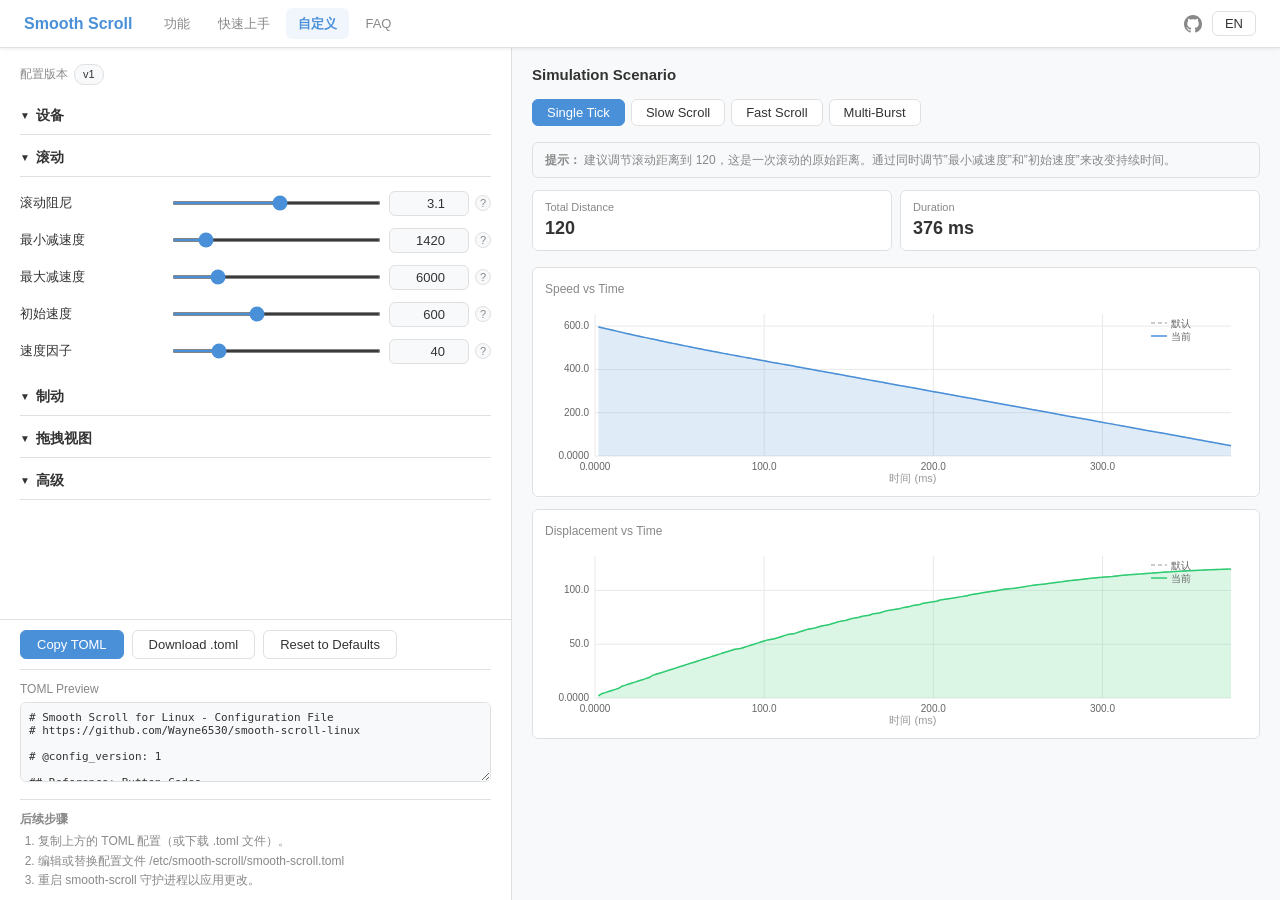
==== web/index.html @ 1cc17bfe "feat: add web configurator and deploy to GitHub Pages" ====
<!DOCTYPE html>
<html lang="zh">
<head>
  <meta charset="UTF-8">
  <meta name="viewport" content="width=device-width, initial-scale=1.0">
  <title>Smooth Scroll - Customization</title>
  <link rel="stylesheet" href="css/style.css">
  <link rel="stylesheet" href="css/nav.css">
</head>
<body>
  <div id="nav"></div>

  <div class="main">
    <div class="editor-panel" id="editor">
      <div class="editor-params" id="editor-params">
        <p>Loading...</p>
      </div>
      <div class="editor-footer">
        <div class="editor-actions">
          <button class="btn btn-primary" id="btn-copy">Copy TOML</button>
          <button class="btn" id="btn-download">Download .toml</button>
          <button class="btn" id="btn-reset">Reset to Defaults</button>
        </div>
        <div class="toml-section">
          <label>TOML Preview</label>
          <textarea id="toml-preview" readonly></textarea>
        </div>
        <div class="next-steps" id="next-steps">
          <div class="next-steps-title" id="next-steps-title"></div>
          <ol class="next-steps-list" id="next-steps-list"></ol>
        </div>
      </div>
    </div>

    <div class="viz-panel" id="viz-panel">
      <h2 data-i18n="scenario.title">Simulation Scenario</h2>
      <div class="scenario-bar">
        <button class="scenario-btn active" data-scenario="single">Single Tick</button>
        <button class="scenario-btn" data-scenario="slow">Slow Scroll</button>
        <button class="scenario-btn" data-scenario="fast">Fast Scroll</button>
        <button class="scenario-btn" data-scenario="multi-burst">Multi-Burst</button>
      </div>
      <div class="scenario-tips" id="scenario-tips"></div>

      <div class="summary" id="summary">
        <div class="summary-item">
          <span class="summary-label" data-i18n="summary.distance">Total Distance</span>
          <span class="summary-value" id="summary-distance">--</span>
          <div class="summary-hint" id="summary-distance-hint"></div>
        </div>
        <div class="summary-item">
          <span class="summary-label" data-i18n="summary.duration">Duration</span>
          <span class="summary-value" id="summary-duration">--</span>
        </div>
      </div>
      <div class="summary-hint" id="summary-truncated"></div>

      <div class="chart-container">
        <div class="chart-label" data-i18n="chart.speed">Speed vs Time</div>
        <canvas id="chart-speed"></canvas>
      </div>
      <div class="chart-container">
        <div class="chart-label" data-i18n="chart.displacement">Displacement vs Time</div>
        <canvas id="chart-displacement"></canvas>
      </div>
    </div>
  </div>

  <script src="js/param-schema.js"></script>
  <script src="js/scenarios.js"></script>
  <script src="js/i18n.js"></script>
  <script src="js/nav.js"></script>
  <script src="js/config-editor.js"></script>
  <script src="js/config-writer.js"></script>
  <script src="js/physics-engine.js"></script>
  <script src="js/chart-renderer.js"></script>
  <script src="js/visualization.js"></script>
  <script src="js/app.js"></script>
</body>
</html>
---- web/css/style.css ----
* {
  margin: 0;
  padding: 0;
  box-sizing: border-box;
}

:root {
  --bg: #f8f9fa;
  --surface: #ffffff;
  --border: #e0e0e0;
  --text: #333;
  --text-muted: #888;
  --primary: #4a90d9;
  --primary-hover: #3a7bc8;
  --accent: #2d8cf0;
  --danger: #e74c3c;
  --radius: 6px;
  --shadow: 0 1px 3px rgba(0,0,0,0.08);
}

body {
  font-family: -apple-system, BlinkMacSystemFont, 'Segoe UI', Roboto, 'Noto Sans SC', sans-serif;
  background: var(--bg);
  color: var(--text);
  line-height: 1.5;
  display: flex;
  flex-direction: column;
  height: 100vh;
}

/* Main layout */
.main {
  display: flex;
  flex: 1;
  overflow: hidden;
}

.editor-panel {
  width: 40%;
  min-width: 360px;
  display: flex;
  flex-direction: column;
  border-right: 1px solid var(--border);
  background: var(--surface);
}

.editor-params {
  flex: 1;
  overflow-y: auto;
  padding: 16px 20px;
}

/* Config version badge */
.config-version {
  font-size: 12px;
  color: var(--text-muted);
  margin-bottom: 12px;
  display: flex;
  align-items: center;
  gap: 6px;
}

.config-version .version-badge {
  display: inline-block;
  padding: 1px 8px;
  background: var(--bg);
  border: 1px solid var(--border);
  border-radius: 10px;
  font-size: 11px;
  font-weight: 500;
  color: var(--text);
}

.editor-footer {
  flex-shrink: 0;
  border-top: 1px solid var(--border);
  padding: 10px 20px;
}

.editor-actions {
  display: flex;
  gap: 8px;
  margin-bottom: 10px;
}

.viz-panel {
  flex: 1;
  overflow-y: auto;
  padding: 16px 20px;
}

/* Empty page content for non-config pages */
.page-content {
  flex: 1;
  padding: 32px 24px;
}

/* Parameter groups */
.param-group {
  margin-bottom: 4px;
}

.group-header {
  font-size: 14px;
  font-weight: 600;
  padding: 8px 0;
  cursor: pointer;
  user-select: none;
  border-bottom: 1px solid var(--border);
  display: flex;
  align-items: center;
  gap: 6px;
  color: var(--text);
}

.group-header::before {
  content: '\25BC';
  font-size: 10px;
  transition: transform 0.2s;
}

.group-header.collapsed::before {
  transform: rotate(-90deg);
}

.group-content {
  padding: 8px 0 4px;
}

.group-content.collapsed {
  display: none;
}

/* Parameter rows */
.param-row {
  display: flex;
  align-items: center;
  gap: 12px;
  padding: 6px 0;
  min-height: 36px;
}

.param-row:has(.key-chips) {
  align-items: flex-start;
  padding: 8px 0;
}

.param-row.disabled {
  opacity: 0.4;
  pointer-events: none;
}

.param-row.has-warning .param-label {
  color: #e67e22;
}

.param-label {
  font-size: 13px;
  min-width: 140px;
  flex-shrink: 0;
  color: var(--text);
}

.param-control {
  flex: 1;
  display: flex;
  align-items: center;
  gap: 6px;
  min-width: 0;
}

.param-unit {
  font-size: 12px;
  color: var(--text-muted);
  flex-shrink: 0;
}

.param-help {
  display: inline-flex;
  align-items: center;
  justify-content: center;
  width: 16px;
  height: 16px;
  font-size: 11px;
  border-radius: 50%;
  background: var(--bg);
  border: 1px solid var(--border);
  color: var(--text-muted);
  cursor: help;
  flex-shrink: 0;
}

.param-tooltip {
  display: none;
  position: fixed;
  padding: 6px 10px;
  background: #333;
  color: #fff;
  font-size: 12px;
  font-weight: 400;
  border-radius: 4px;
  white-space: normal;
  width: 240px;
  z-index: 200;
  pointer-events: none;
  line-height: 1.4;
}

.param-tooltip.visible {
  display: block;
}

/* Validation warnings */
.validation-warning {
  font-size: 12px;
  color: #e67e22;
  padding: 2px 0 2px 152px;
}

/* Slider + number input */
.slider-wrap {
  display: flex;
  align-items: center;
  gap: 8px;
  flex: 1;
  min-width: 0;
}

.param-slider {
  flex: 1;
  min-width: 80px;
  accent-color: var(--primary);
  height: 4px;
}

.param-input {
  font-size: 13px;
  padding: 4px 8px;
  border: 1px solid var(--border);
  border-radius: var(--radius);
  background: var(--bg);
  color: var(--text);
  outline: none;
  transition: border-color 0.2s;
}

.param-input:focus {
  border-color: var(--primary);
}

.param-input.number {
  width: 80px;
  text-align: right;
  flex-shrink: 0;
}

.param-input.text {
  flex: 1;
  min-width: 0;
}

.param-input.select {
  flex: 1;
  min-width: 0;
}

/* Key chip selector */
.key-chips {
  display: flex;
  flex-wrap: wrap;
  gap: 5px;
  align-items: center;
  flex: 1;
  min-width: 0;
}

.key-chip {
  display: inline-flex;
  align-items: center;
  gap: 3px;
  padding: 2px 10px;
  border: 1px solid var(--border);
  border-radius: 12px;
  font-size: 12px;
  line-height: 1.4;
  cursor: pointer;
  user-select: none;
  transition: all 0.15s;
  background: var(--surface);
  color: var(--text);
  white-space: nowrap;
}

.key-chip:hover {
  border-color: var(--primary);
}

.key-chip.selected {
  background: var(--primary);
  color: white;
  border-color: var(--primary);
}

.key-chip.custom {
  cursor: default;
  padding-right: 5px;
}

.key-chip.selected.custom {
  padding-right: 5px;
}

.key-chip-remove {
  display: inline-flex;
  align-items: center;
  justify-content: center;
  width: 14px;
  height: 14px;
  border: none;
  background: rgba(0, 0, 0, 0.15);
  color: inherit;
  font-size: 11px;
  line-height: 1;
  border-radius: 50%;
  cursor: pointer;
  padding: 0;
  margin-left: 1px;
}

.key-chip-remove:hover {
  background: rgba(0, 0, 0, 0.3);
}

.key-chip.custom.selected .key-chip-remove {
  background: rgba(255, 255, 255, 0.3);
}

.key-chip.custom.selected .key-chip-remove:hover {
  background: rgba(255, 255, 255, 0.5);
}

.key-add-btn {
  display: inline-flex;
  align-items: center;
  padding: 2px 8px;
  border: 1px dashed var(--border);
  border-radius: 12px;
  font-size: 12px;
  color: var(--text-muted);
  cursor: pointer;
  background: none;
  transition: all 0.15s;
  white-space: nowrap;
}

.key-add-btn:hover {
  border-color: var(--primary);
  color: var(--primary);
}

.key-add-input {
  display: inline-flex;
  align-items: center;
  gap: 3px;
}

.key-add-input input {
  width: 52px;
  padding: 2px 6px;
  border: 1px solid var(--primary);
  border-radius: 12px;
  font-size: 12px;
  text-align: center;
  outline: none;
  background: var(--surface);
  color: var(--text);
  -moz-appearance: textfield;
}

.key-add-input input::-webkit-inner-spin-button,
.key-add-input input::-webkit-outer-spin-button {
  -webkit-appearance: none;
  margin: 0;
}

.key-add-input input.error {
  border-color: var(--danger);
  animation: shake 0.3s;
}

.key-add-ok {
  display: inline-flex;
  align-items: center;
  justify-content: center;
  width: 20px;
  height: 20px;
  border: none;
  background: var(--primary);
  color: white;
  font-size: 12px;
  border-radius: 50%;
  cursor: pointer;
  padding: 0;
}

.key-add-ok:hover {
  background: var(--primary-hover);
}

@keyframes shake {
  0%, 100% { transform: translateX(0); }
  20%, 60% { transform: translateX(-3px); }
  40%, 80% { transform: translateX(3px); }
}

/* Toggle */
.toggle {
  position: relative;
  display: inline-block;
  width: 36px;
  height: 20px;
  cursor: pointer;
}

.toggle input {
  opacity: 0;
  width: 0;
  height: 0;
}

.toggle-slider {
  position: absolute;
  inset: 0;
  background: var(--border);
  border-radius: 10px;
  transition: background 0.2s;
}

.toggle-slider::before {
  content: '';
  position: absolute;
  width: 16px;
  height: 16px;
  left: 2px;
  top: 2px;
  background: white;
  border-radius: 50%;
  transition: transform 0.2s;
}

.toggle input:checked + .toggle-slider {
  background: var(--primary);
}

.toggle input:checked + .toggle-slider::before {
  transform: translateX(16px);
}

/* Buttons */
.btn {
  padding: 6px 16px;
  border: 1px solid var(--border);
  border-radius: var(--radius);
  background: var(--surface);
  color: var(--text);
  font-size: 13px;
  cursor: pointer;
  transition: all 0.15s;
}

.btn:hover {
  background: var(--bg);
  border-color: var(--text-muted);
}

.btn-primary {
  background: var(--primary);
  color: white;
  border-color: var(--primary);
}

.btn-primary:hover {
  background: var(--primary-hover);
}

/* TOML Preview */
.toml-section {
  border-top: 1px solid var(--border);
  padding-top: 10px;
}

.toml-section label {
  font-size: 12px;
  color: var(--text-muted);
  margin-bottom: 4px;
  display: block;
}

#toml-preview {
  width: 100%;
  height: 80px;
  font-family: 'SF Mono', 'Fira Code', 'Consolas', monospace;
  font-size: 11px;
  padding: 8px;
  border: 1px solid var(--border);
  border-radius: var(--radius);
  background: var(--bg);
  color: var(--text);
  resize: vertical;
  outline: none;
}

.next-steps {
  border-top: 1px solid var(--border);
  padding-top: 10px;
  margin-top: 10px;
}

.next-steps-title {
  font-size: 12px;
  font-weight: 600;
  color: var(--text-muted);
  margin-bottom: 4px;
}

.next-steps-list {
  font-size: 12px;
  color: var(--text-muted);
  padding-left: 18px;
  line-height: 1.6;
}

/* Visualization panel */
.viz-panel h2 {
  font-size: 15px;
  font-weight: 600;
  margin-bottom: 12px;
  color: var(--text);
}

.chart-container {
  background: var(--surface);
  border: 1px solid var(--border);
  border-radius: var(--radius);
  padding: 12px;
  margin-bottom: 12px;
}

.chart-container canvas {
  width: 100%;
  height: 180px;
  display: block;
}

.chart-label {
  font-size: 12px;
  color: var(--text-muted);
  margin-bottom: 6px;
  font-weight: 500;
}

/* Scenario buttons */
.scenario-bar {
  display: flex;
  gap: 6px;
  margin-bottom: 16px;
  flex-wrap: wrap;
}

.scenario-btn {
  padding: 5px 14px;
  border: 1px solid var(--border);
  border-radius: var(--radius);
  background: var(--surface);
  color: var(--text);
  font-size: 13px;
  cursor: pointer;
  transition: all 0.15s;
}

.scenario-btn:hover {
  background: var(--bg);
}

.scenario-btn.active {
  background: var(--primary);
  color: white;
  border-color: var(--primary);
}

.scenario-tips {
  font-size: 12px;
  color: var(--text-muted);
  margin-bottom: 12px;
  padding: 8px 12px;
  background: var(--bg);
  border: 1px solid var(--border);
  border-radius: var(--radius);
  line-height: 1.5;
}

/* Summary readout */
.summary {
  display: grid;
  grid-template-columns: repeat(auto-fit, minmax(140px, 1fr));
  gap: 8px;
  margin-bottom: 16px;
}

.summary-item {
  background: var(--surface);
  border: 1px solid var(--border);
  border-radius: var(--radius);
  padding: 8px 12px;
}

.summary-item .summary-label {
  font-size: 11px;
  color: var(--text-muted);
  display: block;
}

.summary-item .summary-value {
  font-size: 18px;
  font-weight: 600;
  color: var(--text);
}

.summary-hint {
  font-size: 11px;
  color: #e67e22;
  padding: 2px 0;
  display: none;
}

/* Responsive */
@media (max-width: 768px) {
  .main {
    flex-direction: column;
  }

  .editor-panel {
    width: 100%;
    min-width: unset;
    max-height: 50vh;
    border-right: none;
    border-bottom: 1px solid var(--border);
  }

  .param-label {
    min-width: 100px;
  }

  .validation-warning {
    padding-left: 112px;
  }
}
---- web/css/nav.css ----
/* Navigation bar */

.site-nav {
  background: var(--surface);
  border-bottom: 1px solid var(--border);
  padding: 0 24px;
  display: flex;
  align-items: center;
  justify-content: space-between;
  position: sticky;
  top: 0;
  z-index: 100;
  box-shadow: var(--shadow);
  height: 48px;
}

.nav-left {
  display: flex;
  align-items: center;
  gap: 4px;
}

.nav-title {
  font-size: 16px;
  font-weight: 700;
  color: var(--primary);
  margin-right: 16px;
  white-space: nowrap;
}

.nav-link {
  font-size: 13px;
  padding: 6px 12px;
  border-radius: var(--radius);
  color: var(--text-muted);
  text-decoration: none;
  transition: color 0.15s, background 0.15s;
  white-space: nowrap;
}

.nav-link:hover {
  color: var(--text);
  background: var(--bg);
}

.nav-link.active {
  color: var(--primary);
  font-weight: 600;
  background: rgba(74, 144, 217, 0.08);
}

.nav-right {
  display: flex;
  align-items: center;
  gap: 10px;
}

.nav-github {
  color: var(--text-muted);
  display: flex;
  align-items: center;
  transition: color 0.15s;
}

.nav-github:hover {
  color: var(--text);
}

#lang-toggle {
  background: none;
  border: 1px solid var(--border);
  border-radius: var(--radius);
  padding: 4px 12px;
  cursor: pointer;
  font-size: 13px;
  color: var(--text);
}

#lang-toggle:hover {
  background: var(--bg);
}

/* Responsive nav */
@media (max-width: 600px) {
  .site-nav {
    padding: 0 12px;
  }

  .nav-title {
    font-size: 14px;
    margin-right: 8px;
  }

  .nav-link {
    font-size: 12px;
    padding: 4px 8px;
  }
}
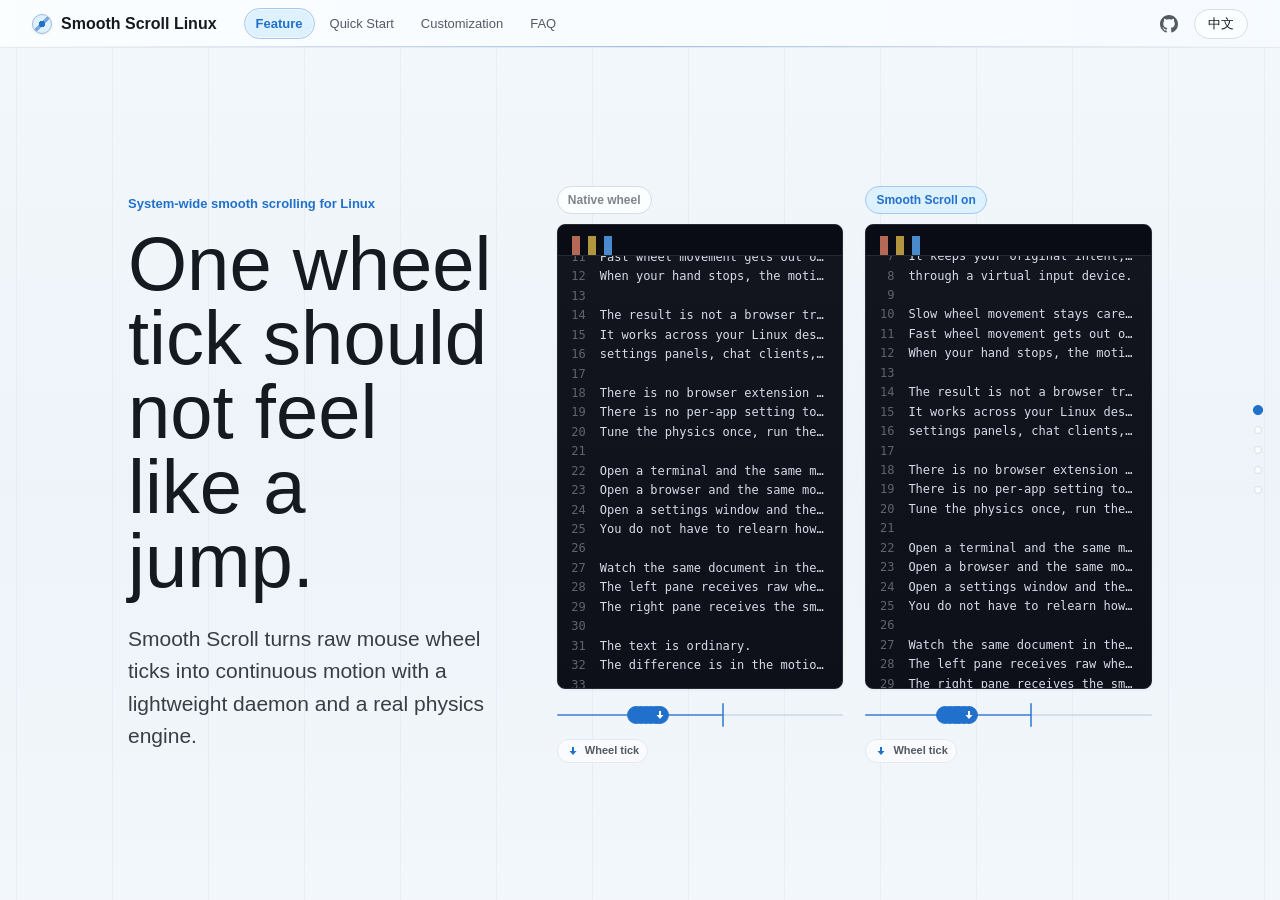
==== commit eba034ac: "feat(web): add feature page" ====
--- a/web/index.html
+++ b/web/index.html
@@ -1,80 +1,171 @@
 <!DOCTYPE html>
-<html lang="zh">
+<html lang="en">
 <head>
   <meta charset="UTF-8">
   <meta name="viewport" content="width=device-width, initial-scale=1.0">
-  <title>Smooth Scroll - Customization</title>
+  <title>Smooth Scroll - Feature</title>
+  <link rel="icon" href="favicon.svg" type="image/svg+xml">
   <link rel="stylesheet" href="css/style.css">
   <link rel="stylesheet" href="css/nav.css">
+  <link rel="stylesheet" href="css/feature.css">
 </head>
 <body>
   <div id="nav"></div>
+  <div class="page-content feature-page" id="feature-page">
+    <nav class="section-indicator" id="section-indicator" aria-label="Section navigation">
+      <a class="section-pip active" href="#section-smooth" aria-label="Smooth Scrolling"></a>
+      <a class="section-pip" href="#section-adaptive" aria-label="Speed Adaptive"></a>
+      <a class="section-pip" href="#section-freespin" aria-label="Free Spin"></a>
+      <a class="section-pip" href="#section-dragview" aria-label="Drag View"></a>
+      <a class="section-pip" href="#section-closing" aria-label="More"></a>
+    </nav>
 
-  <div class="main">
-    <div class="editor-panel" id="editor">
-      <div class="editor-params" id="editor-params">
-        <p>Loading...</p>
-      </div>
-      <div class="editor-footer">
-        <div class="editor-actions">
-          <button class="btn btn-primary" id="btn-copy">Copy TOML</button>
-          <button class="btn" id="btn-download">Download .toml</button>
-          <button class="btn" id="btn-reset">Reset to Defaults</button>
+    <section class="feature-section hero-section" id="section-smooth">
+      <div class="section-inner hero-inner">
+        <div class="hero-copy">
+          <p class="hero-note" data-i18n="feature.hero.note"></p>
+          <h1 class="hero-title" data-i18n="feature.hero.title"></h1>
+          <p class="hero-subtitle" data-i18n="feature.hero.subtitle"></p>
         </div>
-        <div class="toml-section">
-          <label>TOML Preview</label>
-          <textarea id="toml-preview" readonly></textarea>
-        </div>
-        <div class="next-steps" id="next-steps">
-          <div class="next-steps-title" id="next-steps-title"></div>
-          <ol class="next-steps-list" id="next-steps-list"></ol>
+        <div class="demo-pair">
+          <div class="demo-wrapper">
+            <div class="demo-label" data-i18n="feature.smooth.off"></div>
+            <div class="demo-box" id="demo-smooth-off"></div>
+            <div class="demo-timeline" id="timeline-smooth-off"></div>
+          </div>
+          <div class="demo-wrapper">
+            <div class="demo-label demo-label-on" data-i18n="feature.smooth.on"></div>
+            <div class="demo-box" id="demo-smooth-on"></div>
+            <div class="demo-timeline" id="timeline-smooth-on"></div>
+          </div>
         </div>
       </div>
-    </div>
+    </section>
 
-    <div class="viz-panel" id="viz-panel">
-      <h2 data-i18n="scenario.title">Simulation Scenario</h2>
-      <div class="scenario-bar">
-        <button class="scenario-btn active" data-scenario="single">Single Tick</button>
-        <button class="scenario-btn" data-scenario="slow">Slow Scroll</button>
-        <button class="scenario-btn" data-scenario="fast">Fast Scroll</button>
-        <button class="scenario-btn" data-scenario="multi-burst">Multi-Burst</button>
-      </div>
-      <div class="scenario-tips" id="scenario-tips"></div>
-
-      <div class="summary" id="summary">
-        <div class="summary-item">
-          <span class="summary-label" data-i18n="summary.distance">Total Distance</span>
-          <span class="summary-value" id="summary-distance">--</span>
-          <div class="summary-hint" id="summary-distance-hint"></div>
-        </div>
-        <div class="summary-item">
-          <span class="summary-label" data-i18n="summary.duration">Duration</span>
-          <span class="summary-value" id="summary-duration">--</span>
+    <section class="feature-section" id="section-adaptive">
+      <div class="section-inner">
+        <div class="split-layout">
+          <div class="split-demo">
+            <div class="demo-wrapper">
+              <div class="demo-label demo-label-on" id="adaptive-demo-label" data-i18n="feature.adaptive.slow"></div>
+              <div class="demo-box" id="demo-adaptive"></div>
+              <div class="demo-timeline" id="timeline-adaptive"></div>
+            </div>
+          </div>
+          <div class="split-text">
+            <p class="section-kicker" data-i18n="feature.adaptive.kicker"></p>
+            <h2 class="section-title" data-i18n="feature.adaptive.title"></h2>
+            <p class="section-desc" data-i18n="feature.adaptive.desc"></p>
+            <div class="adaptive-data-panel">
+              <div class="adaptive-data-row" id="adaptive-row-slow">
+                <span class="data-name" data-i18n="feature.adaptive.slow"></span>
+                <div class="data-stats">
+                  <div class="data-stat"><span class="data-label" data-i18n="feature.adaptive.distance"></span><span class="data-dist" id="adaptive-dist-slow">&mdash;</span></div>
+                  <div class="data-stat"><span class="data-label" data-i18n="feature.adaptive.events"></span><span class="data-events" id="adaptive-events-slow">&mdash;</span></div>
+                  <div class="data-stat"><span class="data-label" data-i18n="feature.adaptive.avg"></span><span class="data-avg" id="adaptive-avg-slow">&mdash;</span></div>
+                </div>
+              </div>
+              <div class="adaptive-data-row" id="adaptive-row-fast">
+                <span class="data-name" data-i18n="feature.adaptive.fast"></span>
+                <div class="data-stats">
+                  <div class="data-stat"><span class="data-label" data-i18n="feature.adaptive.distance"></span><span class="data-dist" id="adaptive-dist-fast">&mdash;</span></div>
+                  <div class="data-stat"><span class="data-label" data-i18n="feature.adaptive.events"></span><span class="data-events" id="adaptive-events-fast">&mdash;</span></div>
+                  <div class="data-stat"><span class="data-label" data-i18n="feature.adaptive.avg"></span><span class="data-avg" id="adaptive-avg-fast">&mdash;</span></div>
+                </div>
+              </div>
+              <div class="adaptive-data-row" id="adaptive-row-burst">
+                <span class="data-name" data-i18n="feature.adaptive.burst"></span>
+                <div class="data-stats">
+                  <div class="data-stat"><span class="data-label" data-i18n="feature.adaptive.distance"></span><span class="data-dist" id="adaptive-dist-burst">&mdash;</span></div>
+                  <div class="data-stat"><span class="data-label" data-i18n="feature.adaptive.events"></span><span class="data-events" id="adaptive-events-burst">&mdash;</span></div>
+                  <div class="data-stat"><span class="data-label" data-i18n="feature.adaptive.avg"></span><span class="data-avg" id="adaptive-avg-burst">&mdash;</span></div>
+                </div>
+              </div>
+            </div>
+          </div>
         </div>
       </div>
-      <div class="summary-hint" id="summary-truncated"></div>
+    </section>
 
-      <div class="chart-container">
-        <div class="chart-label" data-i18n="chart.speed">Speed vs Time</div>
-        <canvas id="chart-speed"></canvas>
+    <section class="feature-section" id="section-freespin">
+      <div class="section-inner">
+        <div class="split-layout reverse">
+          <div class="split-demo">
+            <div class="demo-wrapper">
+              <div class="demo-label demo-label-on" data-i18n="feature.freespin.with"></div>
+              <div class="demo-box" id="demo-freespin-on"></div>
+              <div class="demo-timeline" id="timeline-freespin-on"></div>
+            </div>
+          </div>
+          <div class="split-text">
+            <p class="section-kicker" data-i18n="feature.freespin.kicker"></p>
+            <h2 class="section-title" data-i18n="feature.freespin.title"></h2>
+            <p class="section-desc" data-i18n="feature.freespin.desc"></p>
+          </div>
+        </div>
       </div>
-      <div class="chart-container">
-        <div class="chart-label" data-i18n="chart.displacement">Displacement vs Time</div>
-        <canvas id="chart-displacement"></canvas>
+    </section>
+
+    <section class="feature-section" id="section-dragview">
+      <div class="section-inner">
+        <div class="split-layout">
+          <div class="split-demo">
+            <div class="demo-wrapper">
+              <div class="demo-box" id="demo-dragview"></div>
+              <div class="demo-timeline" id="timeline-dragview"></div>
+            </div>
+          </div>
+          <div class="split-text">
+            <p class="section-kicker" data-i18n="feature.dragview.kicker"></p>
+            <h2 class="section-title" data-i18n="feature.dragview.title"></h2>
+            <p class="section-desc" data-i18n="feature.dragview.desc"></p>
+          </div>
+        </div>
       </div>
-    </div>
+    </section>
+
+    <section class="feature-section" id="section-closing">
+      <div class="section-inner closing-inner">
+        <p class="section-kicker" data-i18n="feature.more.kicker"></p>
+        <h2 class="section-title" data-i18n="feature.more.title"></h2>
+        <p class="section-desc" data-i18n="feature.more.desc"></p>
+        <div class="feature-cards">
+          <div class="feature-card">
+            <span class="feature-card-mark">24</span>
+            <h3 data-i18n="feature.more.config.title"></h3>
+            <p data-i18n="feature.more.config.desc"></p>
+          </div>
+          <div class="feature-card">
+            <span class="feature-card-mark">Wayland</span>
+            <h3 data-i18n="feature.more.compat.title"></h3>
+            <p data-i18n="feature.more.compat.desc"></p>
+          </div>
+          <div class="feature-card">
+            <span class="feature-card-mark">C++</span>
+            <h3 data-i18n="feature.more.light.title"></h3>
+            <p data-i18n="feature.more.light.desc"></p>
+          </div>
+          <div class="feature-card">
+            <span class="feature-card-mark">IPC</span>
+            <h3 data-i18n="feature.more.ipc.title"></h3>
+            <p data-i18n="feature.more.ipc.desc"></p>
+          </div>
+        </div>
+      </div>
+    </section>
+
   </div>
 
+  <script src="js/i18n.js"></script>
   <script src="js/param-schema.js"></script>
   <script src="js/scenarios.js"></script>
-  <script src="js/i18n.js"></script>
+  <script src="js/physics-engine.js"></script>
   <script src="js/nav.js"></script>
-  <script src="js/config-editor.js"></script>
-  <script src="js/config-writer.js"></script>
-  <script src="js/physics-engine.js"></script>
-  <script src="js/chart-renderer.js"></script>
-  <script src="js/visualization.js"></script>
-  <script src="js/app.js"></script>
+  <script src="js/feature.js"></script>
+  <script>
+    document.addEventListener('DOMContentLoaded', () => {
+      FeaturePage.init();
+    });
+  </script>
 </body>
 </html>
--- a/web/css/style.css
+++ b/web/css/style.css
@@ -5,21 +5,59 @@
 }
 
 :root {
-  --bg: #f8f9fa;
-  --surface: #ffffff;
-  --border: #e0e0e0;
-  --text: #333;
-  --text-muted: #888;
-  --primary: #4a90d9;
-  --primary-hover: #3a7bc8;
-  --accent: #2d8cf0;
-  --danger: #e74c3c;
+  /* Color: OKLCH, neutrals tinted toward blue (hue 250) */
+  --bg: oklch(0.975 0.008 250);
+  --surface: oklch(0.995 0.005 250);
+  --surface-raised: oklch(0.985 0.006 250);
+  --border: oklch(0.895 0.012 250);
+  --border-subtle: oklch(0.935 0.008 250);
+  --text: oklch(0.215 0.015 250);
+  --text-secondary: oklch(0.465 0.015 250);
+  --text-muted: oklch(0.615 0.012 250);
+  --accent: oklch(0.55 0.16 255);
+  --accent-hover: oklch(0.49 0.16 255);
+  --accent-subtle: oklch(0.95 0.04 255);
+  --danger: oklch(0.575 0.2 25);
   --radius: 6px;
-  --shadow: 0 1px 3px rgba(0,0,0,0.08);
+  --radius-lg: 8px;
+  --shadow: 0 1px 3px oklch(0.3 0 0 / 0.06);
+  --shadow-none: none;
+
+  /* Demo box colors */
+  --demo-bg: oklch(0.175 0.018 270);
+  --demo-text: oklch(0.895 0.02 270);
+  --demo-line-num: oklch(0.5 0.02 270);
+
+  /* Chart colors */
+  --speed-off: oklch(0.55 0.06 30);
+  --speed-on: oklch(0.55 0.16 255);
+
+  /* Typography */
+  --font-body: -apple-system, BlinkMacSystemFont, 'Segoe UI', Roboto, 'Noto Sans SC', sans-serif;
+  --font-mono: 'SF Mono', 'Fira Code', 'Cascadia Code', Consolas, monospace;
+
+  /* Spacing */
+  --space-xs: 4px;
+  --space-sm: 8px;
+  --space-md: 16px;
+  --space-lg: 32px;
+  --space-xl: 48px;
+  --space-2xl: 80px;
+
+  /* Motion */
+  --ease-out: cubic-bezier(0.16, 1, 0.3, 1);
+  --ease-out-gentle: cubic-bezier(0.33, 1, 0.68, 1);
+  --duration-fast: 150ms;
+  --duration-normal: 300ms;
+  --duration-slow: 500ms;
+
+  /* Legacy aliases (used by configurator) */
+  --primary: var(--accent);
+  --primary-hover: var(--accent-hover);
 }
 
 body {
-  font-family: -apple-system, BlinkMacSystemFont, 'Segoe UI', Roboto, 'Noto Sans SC', sans-serif;
+  font-family: var(--font-body);
   background: var(--bg);
   color: var(--text);
   line-height: 1.5;
@@ -33,28 +71,35 @@
   display: flex;
   flex: 1;
   overflow: hidden;
+  background:
+    linear-gradient(90deg, oklch(0.9 0.012 250 / 0.36) 1px, transparent 1px) 50% 0 / 96px 96px,
+    linear-gradient(180deg, var(--bg) 0%, oklch(0.962 0.01 250) 100%);
+}
+
+.config-page {
+  min-height: 0;
 }
 
 .editor-panel {
-  width: 40%;
-  min-width: 360px;
+  width: 42%;
+  min-width: 390px;
   display: flex;
   flex-direction: column;
-  border-right: 1px solid var(--border);
-  background: var(--surface);
+  border-right: 1px solid var(--border-subtle);
+  background: oklch(0.995 0.005 250 / 0.78);
 }
 
 .editor-params {
   flex: 1;
   overflow-y: auto;
-  padding: 16px 20px;
+  padding: 22px 24px;
 }
 
 /* Config version badge */
 .config-version {
   font-size: 12px;
   color: var(--text-muted);
-  margin-bottom: 12px;
+  margin-bottom: 14px;
   display: flex;
   align-items: center;
   gap: 6px;
@@ -62,31 +107,33 @@
 
 .config-version .version-badge {
   display: inline-block;
-  padding: 1px 8px;
-  background: var(--bg);
-  border: 1px solid var(--border);
-  border-radius: 10px;
+  padding: 2px 9px;
+  background: var(--accent-subtle);
+  border: 1px solid var(--border);
+  border-radius: 999px;
   font-size: 11px;
-  font-weight: 500;
-  color: var(--text);
+  font-weight: 650;
+  color: var(--accent);
 }
 
 .editor-footer {
   flex-shrink: 0;
-  border-top: 1px solid var(--border);
-  padding: 10px 20px;
+  border-top: 1px solid var(--border-subtle);
+  padding: 14px 24px 16px;
+  background: oklch(0.995 0.005 250 / 0.9);
 }
 
 .editor-actions {
   display: flex;
   gap: 8px;
-  margin-bottom: 10px;
+  margin-bottom: 12px;
+  flex-wrap: wrap;
 }
 
 .viz-panel {
   flex: 1;
   overflow-y: auto;
-  padding: 16px 20px;
+  padding: 22px clamp(20px, 3vw, 34px);
 }
 
 /* Empty page content for non-config pages */
@@ -97,26 +144,39 @@
 
 /* Parameter groups */
 .param-group {
-  margin-bottom: 4px;
+  margin-bottom: 8px;
 }
 
 .group-header {
   font-size: 14px;
-  font-weight: 600;
-  padding: 8px 0;
+  font-weight: 650;
+  padding: 10px 12px;
   cursor: pointer;
   user-select: none;
-  border-bottom: 1px solid var(--border);
-  display: flex;
-  align-items: center;
-  gap: 6px;
-  color: var(--text);
+  border: 1px solid transparent;
+  border-bottom-color: var(--border-subtle);
+  border-radius: var(--radius-lg);
+  display: flex;
+  align-items: center;
+  gap: 8px;
+  color: var(--text);
+  transition:
+    color var(--duration-fast) var(--ease-out),
+    background var(--duration-fast) var(--ease-out),
+    border-color var(--duration-fast) var(--ease-out);
+}
+
+.group-header:hover {
+  color: var(--accent);
+  background: oklch(0.995 0.005 250 / 0.62);
+  border-color: var(--border-subtle);
 }
 
 .group-header::before {
   content: '\25BC';
   font-size: 10px;
-  transition: transform 0.2s;
+  color: var(--accent);
+  transition: transform var(--duration-fast) var(--ease-out);
 }
 
 .group-header.collapsed::before {
@@ -124,7 +184,7 @@
 }
 
 .group-content {
-  padding: 8px 0 4px;
+  padding: 10px 0 8px;
 }
 
 .group-content.collapsed {
@@ -136,8 +196,8 @@
   display: flex;
   align-items: center;
   gap: 12px;
-  padding: 6px 0;
-  min-height: 36px;
+  padding: 7px 0;
+  min-height: 40px;
 }
 
 .param-row:has(.key-chips) {
@@ -151,14 +211,15 @@
 }
 
 .param-row.has-warning .param-label {
-  color: #e67e22;
+  color: oklch(0.625 0.15 60);
 }
 
 .param-label {
   font-size: 13px;
-  min-width: 140px;
+  min-width: 152px;
   flex-shrink: 0;
   color: var(--text);
+  line-height: 1.35;
 }
 
 .param-control {
@@ -183,7 +244,7 @@
   height: 16px;
   font-size: 11px;
   border-radius: 50%;
-  background: var(--bg);
+  background: var(--surface);
   border: 1px solid var(--border);
   color: var(--text-muted);
   cursor: help;
@@ -194,11 +255,11 @@
   display: none;
   position: fixed;
   padding: 6px 10px;
-  background: #333;
-  color: #fff;
+  background: var(--demo-bg);
+  color: var(--demo-text);
   font-size: 12px;
   font-weight: 400;
-  border-radius: 4px;
+  border-radius: var(--radius);
   white-space: normal;
   width: 240px;
   z-index: 200;
@@ -213,7 +274,7 @@
 /* Validation warnings */
 .validation-warning {
   font-size: 12px;
-  color: #e67e22;
+  color: oklch(0.625 0.15 60);
   padding: 2px 0 2px 152px;
 }
 
@@ -229,23 +290,26 @@
 .param-slider {
   flex: 1;
   min-width: 80px;
-  accent-color: var(--primary);
+  accent-color: var(--accent);
   height: 4px;
 }
 
 .param-input {
   font-size: 13px;
-  padding: 4px 8px;
-  border: 1px solid var(--border);
-  border-radius: var(--radius);
-  background: var(--bg);
+  padding: 5px 9px;
+  border: 1px solid var(--border);
+  border-radius: 999px;
+  background: var(--surface);
   color: var(--text);
   outline: none;
-  transition: border-color 0.2s;
+  transition:
+    background var(--duration-fast) var(--ease-out),
+    border-color var(--duration-fast) var(--ease-out);
 }
 
 .param-input:focus {
-  border-color: var(--primary);
+  background: oklch(0.995 0.005 250);
+  border-color: var(--accent);
 }
 
 .param-input.number {
@@ -278,27 +342,31 @@
   display: inline-flex;
   align-items: center;
   gap: 3px;
+  min-height: 24px;
   padding: 2px 10px;
   border: 1px solid var(--border);
-  border-radius: 12px;
+  border-radius: 999px;
   font-size: 12px;
   line-height: 1.4;
   cursor: pointer;
   user-select: none;
-  transition: all 0.15s;
+  transition:
+    color var(--duration-fast) var(--ease-out),
+    background var(--duration-fast) var(--ease-out),
+    border-color var(--duration-fast) var(--ease-out);
   background: var(--surface);
   color: var(--text);
   white-space: nowrap;
 }
 
 .key-chip:hover {
-  border-color: var(--primary);
+  border-color: oklch(0.82 0.07 255);
 }
 
 .key-chip.selected {
-  background: var(--primary);
-  color: white;
-  border-color: var(--primary);
+  background: var(--accent-subtle);
+  color: var(--accent);
+  border-color: oklch(0.82 0.07 255);
 }
 
 .key-chip.custom {
@@ -317,7 +385,7 @@
   width: 14px;
   height: 14px;
   border: none;
-  background: rgba(0, 0, 0, 0.15);
+  background: oklch(0.72 0.02 250 / 0.22);
   color: inherit;
   font-size: 11px;
   line-height: 1;
@@ -328,15 +396,15 @@
 }
 
 .key-chip-remove:hover {
-  background: rgba(0, 0, 0, 0.3);
+  background: oklch(0.72 0.02 250 / 0.36);
 }
 
 .key-chip.custom.selected .key-chip-remove {
-  background: rgba(255, 255, 255, 0.3);
+  background: oklch(0.72 0.09 255 / 0.18);
 }
 
 .key-chip.custom.selected .key-chip-remove:hover {
-  background: rgba(255, 255, 255, 0.5);
+  background: oklch(0.72 0.09 255 / 0.28);
 }
 
 .key-add-btn {
@@ -344,18 +412,22 @@
   align-items: center;
   padding: 2px 8px;
   border: 1px dashed var(--border);
-  border-radius: 12px;
+  border-radius: 999px;
   font-size: 12px;
   color: var(--text-muted);
   cursor: pointer;
   background: none;
-  transition: all 0.15s;
+  transition:
+    color var(--duration-fast) var(--ease-out),
+    border-color var(--duration-fast) var(--ease-out),
+    background var(--duration-fast) var(--ease-out);
   white-space: nowrap;
 }
 
 .key-add-btn:hover {
-  border-color: var(--primary);
-  color: var(--primary);
+  border-color: var(--accent);
+  color: var(--accent);
+  background: var(--accent-subtle);
 }
 
 .key-add-input {
@@ -367,8 +439,8 @@
 .key-add-input input {
   width: 52px;
   padding: 2px 6px;
-  border: 1px solid var(--primary);
-  border-radius: 12px;
+  border: 1px solid var(--accent);
+  border-radius: 999px;
   font-size: 12px;
   text-align: center;
   outline: none;
@@ -395,8 +467,8 @@
   width: 20px;
   height: 20px;
   border: none;
-  background: var(--primary);
-  color: white;
+  background: var(--accent);
+  color: var(--surface);
   font-size: 12px;
   border-radius: 50%;
   cursor: pointer;
@@ -404,7 +476,7 @@
 }
 
 .key-add-ok:hover {
-  background: var(--primary-hover);
+  background: var(--accent-hover);
 }
 
 @keyframes shake {
@@ -433,7 +505,7 @@
   inset: 0;
   background: var(--border);
   border-radius: 10px;
-  transition: background 0.2s;
+  transition: background var(--duration-fast) var(--ease-out);
 }
 
 .toggle-slider::before {
@@ -443,13 +515,14 @@
   height: 16px;
   left: 2px;
   top: 2px;
-  background: white;
+  background: var(--surface);
   border-radius: 50%;
-  transition: transform 0.2s;
+  box-shadow: 0 1px 2px oklch(0.35 0.02 250 / 0.12);
+  transition: transform var(--duration-fast) var(--ease-out);
 }
 
 .toggle input:checked + .toggle-slider {
-  background: var(--primary);
+  background: var(--accent);
 }
 
 .toggle input:checked + .toggle-slider::before {
@@ -458,35 +531,44 @@
 
 /* Buttons */
 .btn {
+  min-height: 32px;
   padding: 6px 16px;
   border: 1px solid var(--border);
-  border-radius: var(--radius);
+  border-radius: 999px;
   background: var(--surface);
   color: var(--text);
   font-size: 13px;
+  font-weight: 550;
   cursor: pointer;
-  transition: all 0.15s;
+  transition:
+    color var(--duration-fast) var(--ease-out),
+    background var(--duration-fast) var(--ease-out),
+    border-color var(--duration-fast) var(--ease-out),
+    transform var(--duration-fast) var(--ease-out);
 }
 
 .btn:hover {
-  background: var(--bg);
-  border-color: var(--text-muted);
+  background: var(--accent-subtle);
+  border-color: oklch(0.82 0.07 255);
+  color: var(--accent);
 }
 
 .btn-primary {
-  background: var(--primary);
-  color: white;
-  border-color: var(--primary);
+  background: var(--accent);
+  color: var(--surface);
+  border-color: var(--accent);
 }
 
 .btn-primary:hover {
-  background: var(--primary-hover);
+  background: var(--accent-hover);
+  color: var(--surface);
+  border-color: var(--accent-hover);
 }
 
 /* TOML Preview */
 .toml-section {
-  border-top: 1px solid var(--border);
-  padding-top: 10px;
+  border-top: 1px solid var(--border-subtle);
+  padding-top: 12px;
 }
 
 .toml-section label {
@@ -499,21 +581,21 @@
 #toml-preview {
   width: 100%;
   height: 80px;
-  font-family: 'SF Mono', 'Fira Code', 'Consolas', monospace;
+  font-family: var(--font-mono);
   font-size: 11px;
-  padding: 8px;
+  padding: 10px 12px;
   border: 1px solid var(--border);
   border-radius: var(--radius);
-  background: var(--bg);
+  background: oklch(0.985 0.006 250 / 0.78);
   color: var(--text);
   resize: vertical;
   outline: none;
 }
 
 .next-steps {
-  border-top: 1px solid var(--border);
-  padding-top: 10px;
-  margin-top: 10px;
+  border-top: 1px solid var(--border-subtle);
+  padding-top: 12px;
+  margin-top: 12px;
 }
 
 .next-steps-title {
@@ -532,18 +614,20 @@
 
 /* Visualization panel */
 .viz-panel h2 {
-  font-size: 15px;
-  font-weight: 600;
-  margin-bottom: 12px;
-  color: var(--text);
+  font-size: clamp(24px, 3vw, 34px);
+  font-weight: 420;
+  line-height: 1.12;
+  margin-bottom: 18px;
+  color: var(--text);
+  letter-spacing: 0;
 }
 
 .chart-container {
-  background: var(--surface);
-  border: 1px solid var(--border);
-  border-radius: var(--radius);
-  padding: 12px;
-  margin-bottom: 12px;
+  background: oklch(0.995 0.005 250 / 0.76);
+  border: 1px solid var(--border);
+  border-radius: var(--radius-lg);
+  padding: 14px;
+  margin-bottom: 14px;
 }
 
 .chart-container canvas {
@@ -554,48 +638,55 @@
 
 .chart-label {
   font-size: 12px;
-  color: var(--text-muted);
-  margin-bottom: 6px;
-  font-weight: 500;
+  color: var(--text-secondary);
+  margin-bottom: 8px;
+  font-weight: 650;
 }
 
 /* Scenario buttons */
 .scenario-bar {
   display: flex;
-  gap: 6px;
+  gap: 8px;
+  margin-bottom: 14px;
+  flex-wrap: wrap;
+}
+
+.scenario-btn {
+  min-height: 30px;
+  padding: 5px 14px;
+  border: 1px solid var(--border);
+  border-radius: 999px;
+  background: var(--surface);
+  color: var(--text-secondary);
+  font-size: 13px;
+  font-weight: 550;
+  cursor: pointer;
+  transition:
+    color var(--duration-fast) var(--ease-out),
+    background var(--duration-fast) var(--ease-out),
+    border-color var(--duration-fast) var(--ease-out);
+}
+
+.scenario-btn:hover {
+  color: var(--text);
+  background: oklch(0.975 0.01 250 / 0.72);
+  border-color: var(--border-subtle);
+}
+
+.scenario-btn.active {
+  background: var(--accent-subtle);
+  color: var(--accent);
+  border-color: oklch(0.82 0.07 255);
+}
+
+.scenario-tips {
+  font-size: 12px;
+  color: var(--text-secondary);
   margin-bottom: 16px;
-  flex-wrap: wrap;
-}
-
-.scenario-btn {
-  padding: 5px 14px;
-  border: 1px solid var(--border);
-  border-radius: var(--radius);
-  background: var(--surface);
-  color: var(--text);
-  font-size: 13px;
-  cursor: pointer;
-  transition: all 0.15s;
-}
-
-.scenario-btn:hover {
-  background: var(--bg);
-}
-
-.scenario-btn.active {
-  background: var(--primary);
-  color: white;
-  border-color: var(--primary);
-}
-
-.scenario-tips {
-  font-size: 12px;
-  color: var(--text-muted);
-  margin-bottom: 12px;
-  padding: 8px 12px;
-  background: var(--bg);
-  border: 1px solid var(--border);
-  border-radius: var(--radius);
+  padding: 10px 12px;
+  background: oklch(0.995 0.005 250 / 0.7);
+  border: 1px solid var(--border-subtle);
+  border-radius: var(--radius-lg);
   line-height: 1.5;
 }
 
@@ -603,15 +694,15 @@
 .summary {
   display: grid;
   grid-template-columns: repeat(auto-fit, minmax(140px, 1fr));
-  gap: 8px;
+  gap: 10px;
   margin-bottom: 16px;
 }
 
 .summary-item {
-  background: var(--surface);
-  border: 1px solid var(--border);
-  border-radius: var(--radius);
-  padding: 8px 12px;
+  background: oklch(0.995 0.005 250 / 0.76);
+  border: 1px solid var(--border);
+  border-radius: var(--radius-lg);
+  padding: 10px 12px;
 }
 
 .summary-item .summary-label {
@@ -621,14 +712,14 @@
 }
 
 .summary-item .summary-value {
-  font-size: 18px;
-  font-weight: 600;
+  font-size: 20px;
+  font-weight: 650;
   color: var(--text);
 }
 
 .summary-hint {
   font-size: 11px;
-  color: #e67e22;
+  color: oklch(0.625 0.15 60);
   padding: 2px 0;
   display: none;
 }
@@ -637,14 +728,25 @@
 @media (max-width: 768px) {
   .main {
     flex-direction: column;
+    overflow: auto;
   }
 
   .editor-panel {
     width: 100%;
     min-width: unset;
-    max-height: 50vh;
+    max-height: none;
     border-right: none;
-    border-bottom: 1px solid var(--border);
+    border-bottom: 1px solid var(--border-subtle);
+  }
+
+  .editor-params,
+  .viz-panel {
+    overflow: visible;
+    padding: 18px 16px;
+  }
+
+  .editor-footer {
+    padding: 14px 16px 16px;
   }
 
   .param-label {
--- a/web/css/nav.css
+++ b/web/css/nav.css
@@ -1,98 +1,198 @@
 /* Navigation bar */
 
 .site-nav {
-  background: var(--surface);
-  border-bottom: 1px solid var(--border);
-  padding: 0 24px;
+  background:
+    linear-gradient(90deg, oklch(0.995 0.005 250 / 0.98), oklch(0.985 0.008 250 / 0.98));
+  border-bottom: 1px solid var(--border-subtle);
+  padding: 0 clamp(16px, 3vw, 32px);
   display: flex;
   align-items: center;
   justify-content: space-between;
   position: sticky;
   top: 0;
   z-index: 100;
-  box-shadow: var(--shadow);
+  box-shadow: none;
   height: 48px;
+  overflow: hidden;
+}
+
+.site-nav::after {
+  content: '';
+  position: absolute;
+  right: 0;
+  bottom: 0;
+  left: 0;
+  height: 1px;
+  background: linear-gradient(90deg, transparent, oklch(0.72 0.09 255 / 0.72), transparent);
+  pointer-events: none;
 }
 
 .nav-left {
   display: flex;
   align-items: center;
-  gap: 4px;
+  gap: 3px;
+  flex: 1 1 auto;
+  min-width: 0;
 }
 
 .nav-title {
+  display: inline-flex;
+  align-items: center;
+  gap: 9px;
   font-size: 16px;
-  font-weight: 700;
-  color: var(--primary);
-  margin-right: 16px;
+  font-weight: 650;
+  color: var(--text);
+  margin-right: clamp(12px, 2vw, 24px);
+  text-decoration: none;
   white-space: nowrap;
+  letter-spacing: 0;
+}
+
+.nav-title::before {
+  content: '';
+  width: 18px;
+  height: 18px;
+  border: 1px solid oklch(0.78 0.055 255);
+  border-radius: 50%;
+  background:
+    radial-gradient(circle at 50% 50%, var(--accent) 0 3px, transparent 3.5px),
+    linear-gradient(135deg, transparent 0 42%, oklch(0.72 0.1 255) 43% 57%, transparent 58%),
+    var(--accent-subtle);
+  box-shadow: 0 1px 2px oklch(0.35 0.02 255 / 0.08);
 }
 
 .nav-link {
+  position: relative;
+  display: inline-flex;
+  align-items: center;
+  min-height: 30px;
   font-size: 13px;
-  padding: 6px 12px;
-  border-radius: var(--radius);
-  color: var(--text-muted);
+  font-weight: 500;
+  padding: 5px 11px;
+  border: 1px solid transparent;
+  border-radius: 999px;
+  color: var(--text-secondary);
   text-decoration: none;
-  transition: color 0.15s, background 0.15s;
+  transition:
+    color var(--duration-fast) var(--ease-out),
+    background var(--duration-fast) var(--ease-out),
+    border-color var(--duration-fast) var(--ease-out),
+    transform var(--duration-fast) var(--ease-out);
   white-space: nowrap;
 }
 
 .nav-link:hover {
   color: var(--text);
-  background: var(--bg);
+  background: oklch(0.975 0.01 250 / 0.72);
+  border-color: var(--border-subtle);
 }
 
 .nav-link.active {
-  color: var(--primary);
+  color: var(--accent);
   font-weight: 600;
-  background: rgba(74, 144, 217, 0.08);
+  background: var(--accent-subtle);
+  border-color: oklch(0.82 0.07 255);
+  box-shadow: inset 0 0 0 1px oklch(0.99 0.004 250 / 0.7);
 }
 
 .nav-right {
   display: flex;
   align-items: center;
   gap: 10px;
+  flex-shrink: 0;
 }
 
 .nav-github {
-  color: var(--text-muted);
+  width: 30px;
+  height: 30px;
+  justify-content: center;
+  border: 1px solid transparent;
+  border-radius: 999px;
+  color: var(--text-secondary);
   display: flex;
   align-items: center;
-  transition: color 0.15s;
+  transition:
+    color var(--duration-fast) var(--ease-out),
+    background var(--duration-fast) var(--ease-out),
+    border-color var(--duration-fast) var(--ease-out);
 }
 
 .nav-github:hover {
   color: var(--text);
+  background: oklch(0.975 0.01 250 / 0.72);
+  border-color: var(--border-subtle);
 }
 
 #lang-toggle {
-  background: none;
+  min-width: 54px;
+  min-height: 30px;
+  background: var(--surface);
   border: 1px solid var(--border);
-  border-radius: var(--radius);
+  border-radius: 999px;
   padding: 4px 12px;
   cursor: pointer;
   font-size: 13px;
+  font-weight: 550;
   color: var(--text);
+  transition:
+    color var(--duration-fast) var(--ease-out),
+    background var(--duration-fast) var(--ease-out),
+    border-color var(--duration-fast) var(--ease-out);
 }
 
 #lang-toggle:hover {
-  background: var(--bg);
+  color: var(--accent);
+  background: var(--accent-subtle);
+  border-color: oklch(0.82 0.07 255);
 }
 
 /* Responsive nav */
 @media (max-width: 600px) {
   .site-nav {
     padding: 0 12px;
+    gap: 8px;
+  }
+
+  .nav-left {
+    overflow-x: auto;
+    scrollbar-width: none;
+  }
+
+  .nav-left::-webkit-scrollbar {
+    display: none;
   }
 
   .nav-title {
-    font-size: 14px;
-    margin-right: 8px;
+    gap: 0;
+    font-size: 0;
+    margin-right: 6px;
+    flex-shrink: 0;
+  }
+
+  .nav-title::before {
+    width: 16px;
+    height: 16px;
   }
 
   .nav-link {
     font-size: 12px;
-    padding: 4px 8px;
+    min-height: 28px;
+    padding: 4px 9px;
+  }
+
+  .nav-right {
+    gap: 6px;
+  }
+
+  .nav-github {
+    width: 28px;
+    height: 28px;
+  }
+
+  #lang-toggle {
+    min-width: 48px;
+    min-height: 28px;
+    padding: 3px 9px;
+    font-size: 12px;
   }
 }
--- a/web/css/feature.css
+++ b/web/css/feature.css
@@ -0,0 +1,637 @@
+/* Feature page */
+
+.feature-page {
+  --feature-max: 1120px;
+  --feature-track: oklch(0.9 0.018 250);
+  --feature-track-fill: oklch(0.68 0.11 255);
+  --feature-warm: oklch(0.62 0.09 42);
+  --feature-ink-soft: oklch(0.36 0.017 250);
+  flex: 1;
+  padding: 0;
+  overflow-y: auto;
+  scroll-behavior: smooth;
+  background:
+    linear-gradient(90deg, oklch(0.9 0.012 250 / 0.36) 1px, transparent 1px) 50% 0 / 96px 96px,
+    linear-gradient(180deg, var(--bg) 0%, oklch(0.962 0.01 250) 52%, var(--bg) 100%);
+}
+
+.feature-section {
+  min-height: calc(100vh - 48px);
+  display: flex;
+  align-items: center;
+  justify-content: center;
+  padding: clamp(56px, 9vh, 112px) 0;
+  position: relative;
+  opacity: 0.18;
+  transform: translateY(24px);
+  transition:
+    opacity var(--duration-slow) var(--ease-out),
+    transform var(--duration-slow) var(--ease-out);
+}
+
+.feature-section.is-visible {
+  opacity: 1;
+  transform: translateY(0);
+}
+
+.section-inner {
+  max-width: var(--feature-max);
+  width: 100%;
+  padding: 0 clamp(20px, 4vw, 48px);
+}
+
+.hero-inner {
+  display: grid;
+  grid-template-columns: minmax(260px, 0.76fr) minmax(560px, 1.24fr);
+  gap: clamp(28px, 5vw, 64px);
+  align-items: center;
+}
+
+.hero-copy {
+  max-width: 440px;
+}
+
+.hero-note,
+.section-kicker {
+  font-size: 13px;
+  font-weight: 650;
+  color: var(--accent);
+  margin-bottom: 14px;
+  line-height: 1.35;
+}
+
+.hero-title {
+  font-size: clamp(42px, 6vw, 76px);
+  font-weight: 320;
+  letter-spacing: 0;
+  color: var(--text);
+  line-height: 0.98;
+  margin-bottom: 24px;
+}
+
+.hero-subtitle {
+  font-size: clamp(17px, 2vw, 21px);
+  font-weight: 400;
+  color: var(--feature-ink-soft);
+  line-height: 1.55;
+  max-width: 31rem;
+}
+
+.section-title {
+  font-size: clamp(30px, 4vw, 48px);
+  font-weight: 420;
+  color: var(--text);
+  line-height: 1.08;
+  margin-bottom: 18px;
+  letter-spacing: 0;
+}
+
+.section-desc {
+  font-size: clamp(15px, 1.5vw, 18px);
+  color: var(--text-secondary);
+  line-height: 1.65;
+  max-width: 64ch;
+  margin-bottom: 28px;
+}
+
+.demo-pair {
+  display: grid;
+  grid-template-columns: 1fr 1fr;
+  gap: clamp(14px, 2vw, 22px);
+  min-width: 0;
+}
+
+.split-layout {
+  display: grid;
+  grid-template-columns: minmax(440px, 1.1fr) minmax(280px, 0.9fr);
+  gap: clamp(32px, 6vw, 80px);
+  align-items: center;
+}
+
+.split-layout.reverse {
+  grid-template-columns: minmax(280px, 0.86fr) minmax(440px, 1.14fr);
+}
+
+.split-layout.reverse .split-demo {
+  grid-column: 2;
+  grid-row: 1;
+}
+
+.split-layout.reverse .split-text {
+  grid-column: 1;
+  grid-row: 1;
+}
+
+.split-demo,
+.split-text {
+  min-width: 0;
+}
+
+.split-text {
+  max-width: 480px;
+}
+
+.adaptive-data-panel {
+  display: grid;
+  grid-template-columns: 1fr;
+  gap: 8px;
+  margin-top: 28px;
+}
+
+.adaptive-data-row {
+  display: grid;
+  grid-template-columns: minmax(72px, 0.62fr) 1fr;
+  gap: 14px;
+  align-items: center;
+  min-height: 74px;
+  padding: 14px 16px;
+  border: 1px solid var(--border-subtle);
+  border-radius: var(--radius-lg);
+  background: oklch(0.995 0.004 250 / 0.72);
+  transition:
+    background var(--duration-normal) var(--ease-out),
+    border-color var(--duration-normal) var(--ease-out),
+    transform var(--duration-normal) var(--ease-out);
+}
+
+.adaptive-data-row.focused {
+  background: var(--accent-subtle);
+  border-color: oklch(0.82 0.07 255);
+  transform: translateX(4px);
+}
+
+.data-name {
+  font-size: 14px;
+  font-weight: 650;
+  color: var(--text);
+}
+
+.adaptive-data-row.focused .data-name {
+  color: var(--accent);
+}
+
+.data-stats {
+  display: grid;
+  grid-template-columns: repeat(3, minmax(0, 1fr));
+  gap: 10px;
+}
+
+.data-stat {
+  min-width: 0;
+}
+
+.data-label {
+  display: block;
+  font-size: 11px;
+  font-weight: 600;
+  color: var(--text-muted);
+  line-height: 1.35;
+  white-space: nowrap;
+}
+
+.data-dist,
+.data-events,
+.data-avg {
+  display: block;
+  margin-top: 2px;
+  font-family: var(--font-mono);
+  font-size: 13px;
+  color: var(--text-secondary);
+  font-variant-numeric: tabular-nums;
+}
+
+.adaptive-data-row.focused .data-dist,
+.adaptive-data-row.focused .data-events,
+.adaptive-data-row.focused .data-avg {
+  color: var(--text);
+}
+
+.demo-wrapper {
+  display: flex;
+  flex-direction: column;
+  gap: 10px;
+  min-width: 0;
+}
+
+.demo-label {
+  align-self: flex-start;
+  display: inline-flex;
+  align-items: center;
+  min-height: 28px;
+  padding: 4px 10px;
+  border: 1px solid var(--border);
+  border-radius: 999px;
+  background: var(--surface);
+  font-size: 12px;
+  font-weight: 700;
+  color: var(--text-muted);
+}
+
+.demo-label-on {
+  color: var(--accent);
+  border-color: oklch(0.82 0.07 255);
+  background: var(--accent-subtle);
+}
+
+.demo-box {
+  background:
+    linear-gradient(180deg, oklch(0.2 0.018 270), var(--demo-bg));
+  color: var(--demo-text);
+  font-family: var(--font-mono);
+  font-size: 12px;
+  line-height: 1.62;
+  border-radius: var(--radius-lg);
+  overflow: hidden;
+  position: relative;
+  border: 1px solid oklch(0.28 0.018 270);
+  box-shadow: var(--shadow);
+}
+
+.demo-box::before {
+  content: '';
+  display: block;
+  height: 30px;
+  background:
+    linear-gradient(90deg, oklch(0.6 0.1 35) 0 8px, transparent 8px 16px,
+      oklch(0.68 0.11 90) 16px 24px, transparent 24px 32px,
+      oklch(0.62 0.12 250) 32px 40px, transparent 40px),
+    oklch(0.155 0.017 270);
+  background-position: 14px 11px, 0 0;
+  background-size: auto, auto;
+  background-repeat: no-repeat;
+  border-bottom: 1px solid oklch(0.28 0.018 270);
+}
+
+.demo-box-content {
+  overflow: hidden;
+  height: clamp(260px, 34vh, 360px);
+  padding: 14px 0 18px;
+}
+
+.hero-section .demo-box-content {
+  height: clamp(300px, 48vh, 520px);
+}
+
+.demo-box-content pre {
+  margin: 0;
+  padding: 0 18px 0 0;
+  white-space: pre;
+  overflow: hidden;
+  text-overflow: ellipsis;
+}
+
+.demo-box-content.has-horizontal-scroll pre {
+  width: max-content;
+  min-width: 100%;
+}
+
+.line-number {
+  display: inline-block;
+  width: 42px;
+  text-align: right;
+  padding-right: 14px;
+  color: var(--demo-line-num);
+  user-select: none;
+}
+
+.demo-timeline {
+  display: flex;
+  flex-direction: column;
+  gap: 8px;
+  margin-top: 2px;
+}
+
+.tl-track {
+  position: relative;
+  height: 28px;
+}
+
+.tl-track::before,
+.tl-fill {
+  content: '';
+  position: absolute;
+  top: 13px;
+  left: 0;
+  height: 2px;
+  border-radius: 999px;
+}
+
+.tl-track::before {
+  right: 0;
+  background: var(--feature-track);
+}
+
+.tl-fill {
+  width: 0;
+  background: var(--feature-track-fill);
+  z-index: 1;
+  transition: width 90ms linear;
+}
+
+.tl-event {
+  position: absolute;
+  top: 14px;
+  transform: translate(-50%, -50%) scale(0.92);
+  z-index: 2;
+}
+
+.tl-event-icon {
+  display: flex;
+  align-items: center;
+  justify-content: center;
+  width: 18px;
+  height: 18px;
+  color: var(--text-muted);
+  background: var(--bg);
+  border: 1px solid var(--feature-track);
+  border-radius: 50%;
+  opacity: 0.72;
+  transition:
+    opacity var(--duration-fast) var(--ease-out),
+    color var(--duration-fast) var(--ease-out),
+    background var(--duration-fast) var(--ease-out),
+    transform var(--duration-fast) var(--ease-out);
+}
+
+.tl-event.passed .tl-event-icon {
+  opacity: 1;
+  color: var(--surface);
+  background: var(--accent);
+  border-color: var(--accent);
+  transform: scale(1.08);
+}
+
+.tl-event.type-free-spin .tl-event-icon,
+.tl-event.type-free-spin-release .tl-event-icon,
+.tl-event.type-drag-view .tl-event-icon,
+.tl-event.type-drag-view-release .tl-event-icon,
+.tl-event.type-mouse-move .tl-event-icon {
+  color: var(--feature-ink-soft);
+}
+
+.tl-event.type-free-spin.passed .tl-event-icon,
+.tl-event.type-free-spin-release.passed .tl-event-icon,
+.tl-event.type-drag-view.passed .tl-event-icon,
+.tl-event.type-drag-view-release.passed .tl-event-icon,
+.tl-event.type-mouse-move.passed .tl-event-icon {
+  color: var(--surface);
+  background: var(--feature-warm);
+  border-color: var(--feature-warm);
+}
+
+.tl-cursor {
+  position: absolute;
+  top: 2px;
+  bottom: 2px;
+  width: 2px;
+  background: var(--accent);
+  transform: translateX(-1px);
+  border-radius: 999px;
+  z-index: 3;
+  opacity: 0.72;
+}
+
+.tl-legend {
+  display: flex;
+  flex-wrap: wrap;
+  gap: 6px;
+  margin-top: 2px;
+}
+
+.tl-legend-item {
+  display: inline-flex;
+  align-items: center;
+  gap: 5px;
+  min-height: 24px;
+  padding: 3px 8px;
+  border: 1px solid var(--border-subtle);
+  border-radius: 999px;
+  background: oklch(0.992 0.004 250 / 0.82);
+}
+
+.tl-legend-icon {
+  display: flex;
+  align-items: center;
+  justify-content: center;
+  width: 14px;
+  height: 14px;
+  color: var(--accent);
+}
+
+.tl-legend-item.type-free-spin .tl-legend-icon,
+.tl-legend-item.type-free-spin-release .tl-legend-icon,
+.tl-legend-item.type-drag-view .tl-legend-icon,
+.tl-legend-item.type-drag-view-release .tl-legend-icon,
+.tl-legend-item.type-mouse-move .tl-legend-icon {
+  color: var(--feature-warm);
+}
+
+.tl-legend-label {
+  font-size: 11px;
+  font-weight: 550;
+  color: var(--text-secondary);
+  line-height: 1.2;
+  white-space: nowrap;
+}
+
+.closing-inner {
+  text-align: left;
+}
+
+.closing-inner .section-desc {
+  max-width: 56ch;
+}
+
+.feature-cards {
+  display: grid;
+  grid-template-columns: repeat(4, minmax(0, 1fr));
+  gap: 14px;
+  margin-top: clamp(32px, 5vw, 56px);
+}
+
+.feature-card {
+  background: oklch(0.995 0.004 250 / 0.74);
+  border: 1px solid var(--border);
+  border-radius: var(--radius-lg);
+  padding: 18px;
+  min-height: 190px;
+  transition:
+    border-color var(--duration-normal) var(--ease-out),
+    transform var(--duration-normal) var(--ease-out),
+    background var(--duration-normal) var(--ease-out);
+}
+
+.feature-card:hover {
+  background: var(--surface);
+  border-color: oklch(0.82 0.07 255);
+  transform: translateY(-3px);
+}
+
+.feature-card-mark {
+  display: inline-flex;
+  align-items: center;
+  justify-content: center;
+  min-width: 42px;
+  height: 28px;
+  padding: 0 8px;
+  margin-bottom: 24px;
+  border: 1px solid var(--border-subtle);
+  border-radius: 999px;
+  color: var(--accent);
+  background: var(--accent-subtle);
+  font-family: var(--font-mono);
+  font-size: 12px;
+  font-weight: 700;
+}
+
+.feature-card h3 {
+  font-size: 17px;
+  font-weight: 650;
+  color: var(--text);
+  line-height: 1.28;
+  margin-bottom: 10px;
+}
+
+.feature-card p {
+  font-size: 14px;
+  color: var(--text-secondary);
+  line-height: 1.55;
+}
+
+.section-indicator {
+  position: fixed;
+  right: 18px;
+  top: 50%;
+  transform: translateY(-50%);
+  display: flex;
+  flex-direction: column;
+  gap: 12px;
+  z-index: 100;
+}
+
+.section-pip {
+  width: 8px;
+  height: 8px;
+  border-radius: 50%;
+  border: 1px solid var(--border);
+  background: var(--surface);
+  transition:
+    background var(--duration-fast) var(--ease-out),
+    border-color var(--duration-fast) var(--ease-out),
+    transform var(--duration-fast) var(--ease-out);
+}
+
+.section-pip:hover,
+.section-pip.active {
+  background: var(--accent);
+  border-color: var(--accent);
+  transform: scale(1.28);
+}
+
+@media (prefers-reduced-motion: reduce) {
+  .feature-page {
+    scroll-behavior: auto;
+  }
+
+  .feature-section,
+  .adaptive-data-row,
+  .feature-card,
+  .section-pip,
+  .tl-event-icon,
+  .tl-fill {
+    transition: none;
+  }
+
+  .feature-section {
+    opacity: 1;
+    transform: none;
+  }
+}
+
+@media (max-width: 1080px) {
+  .hero-inner,
+  .split-layout,
+  .split-layout.reverse {
+    grid-template-columns: 1fr;
+  }
+
+  .hero-copy,
+  .split-text {
+    max-width: 720px;
+  }
+
+  .split-layout.reverse .split-demo,
+  .split-layout.reverse .split-text {
+    grid-column: auto;
+    grid-row: auto;
+  }
+
+  .feature-cards {
+    grid-template-columns: repeat(2, minmax(0, 1fr));
+  }
+}
+
+@media (max-width: 768px) {
+  .feature-page {
+    background:
+      linear-gradient(180deg, var(--bg) 0%, oklch(0.962 0.01 250) 54%, var(--bg) 100%);
+  }
+
+  .feature-section {
+    min-height: auto;
+    padding: 56px 0;
+  }
+
+  .demo-pair {
+    grid-template-columns: 1fr;
+  }
+
+  .adaptive-data-row {
+    grid-template-columns: 1fr;
+    gap: 8px;
+    transform: none;
+  }
+
+  .data-stats {
+    grid-template-columns: repeat(3, minmax(0, 1fr));
+  }
+
+  .feature-cards {
+    grid-template-columns: 1fr;
+  }
+
+  .feature-card {
+    min-height: auto;
+  }
+
+  .section-indicator {
+    display: none;
+  }
+}
+
+@media (max-width: 480px) {
+  .section-inner {
+    padding: 0 16px;
+  }
+
+  .hero-title {
+    font-size: 38px;
+  }
+
+  .section-title {
+    font-size: 30px;
+  }
+
+  .demo-box-content,
+  .hero-section .demo-box-content {
+    height: 248px;
+  }
+
+  .data-stats {
+    grid-template-columns: 1fr;
+  }
+
+  .tl-legend-label {
+    white-space: normal;
+  }
+}
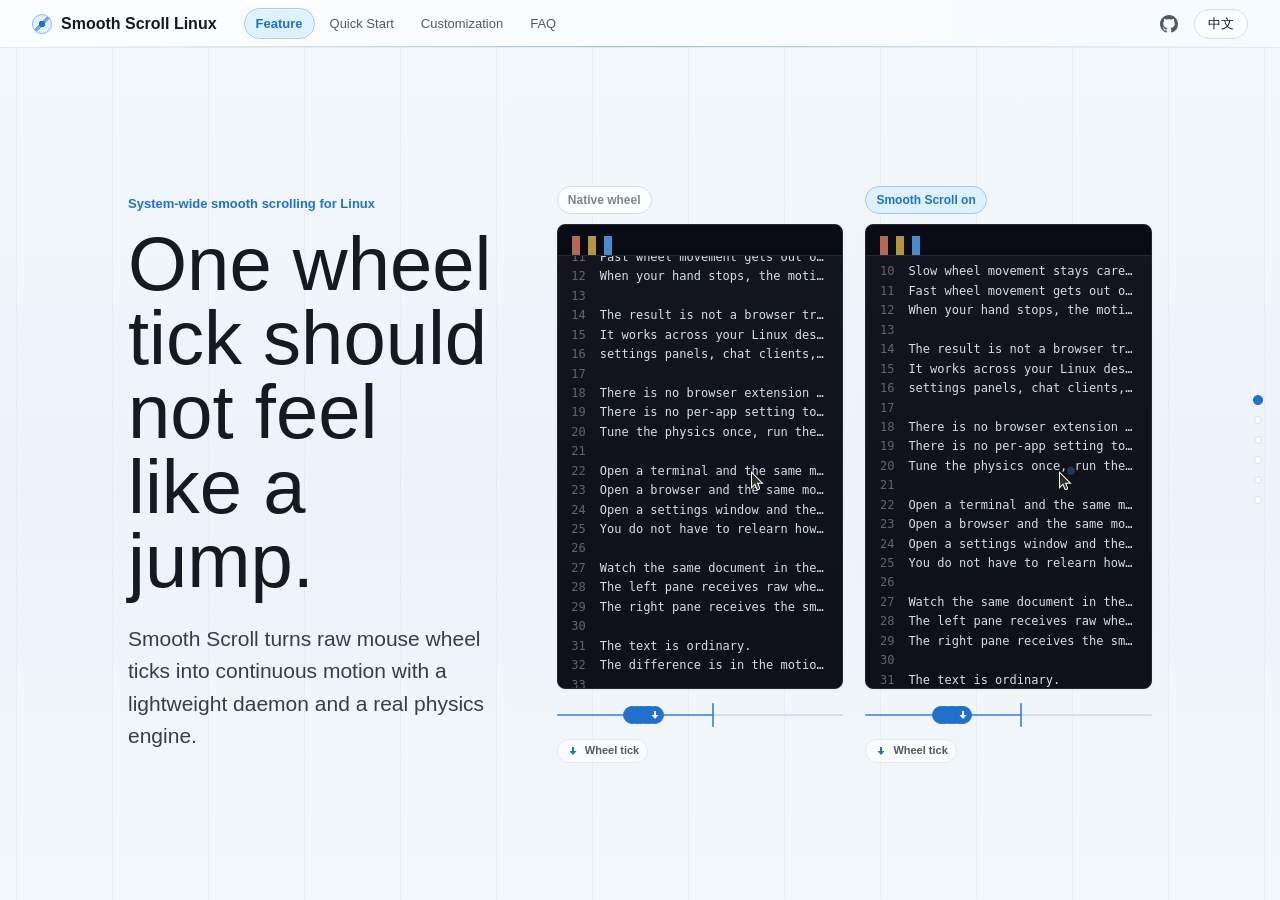
==== commit 6a2cdf69: "feat(web): showcase auto scroll and desktop pointer indicators" ====
--- a/web/index.html
+++ b/web/index.html
@@ -17,6 +17,7 @@
       <a class="section-pip" href="#section-adaptive" aria-label="Speed Adaptive"></a>
       <a class="section-pip" href="#section-freespin" aria-label="Free Spin"></a>
       <a class="section-pip" href="#section-dragview" aria-label="Drag View"></a>
+      <a class="section-pip" href="#section-autoscroll" aria-label="Auto Scroll"></a>
       <a class="section-pip" href="#section-closing" aria-label="More"></a>
     </nav>
 
@@ -119,6 +120,34 @@
             <p class="section-kicker" data-i18n="feature.dragview.kicker"></p>
             <h2 class="section-title" data-i18n="feature.dragview.title"></h2>
             <p class="section-desc" data-i18n="feature.dragview.desc"></p>
+          </div>
+        </div>
+      </div>
+    </section>
+
+    <section class="feature-section" id="section-autoscroll">
+      <div class="section-inner">
+        <div class="split-layout reverse">
+          <div class="split-demo">
+            <div class="demo-wrapper">
+              <div class="demo-label demo-label-on" data-i18n="feature.autoscroll.demo"></div>
+              <div class="demo-box" id="demo-autoscroll">
+                <div class="auto-scroll-pointer-track" aria-hidden="true">
+                  <!-- GNOME config.example.json size=24; geometry from _drawAutoScroll. -->
+                  <svg class="auto-scroll-origin" viewBox="0 0 24 24">
+                    <circle cx="12" cy="12" r="9.5" fill="none" stroke="currentColor" stroke-width="1" />
+                    <path d="M12 5.5 10 9.5 14 9.5Z M12 18.5 10 14.5 14 14.5Z M5.5 12 9.5 10 9.5 14Z M18.5 12 14.5 10 14.5 14Z" fill="currentColor" />
+                  </svg>
+                  <span class="auto-scroll-pointer" id="auto-scroll-pointer"></span>
+                </div>
+              </div>
+              <div class="demo-timeline" id="timeline-autoscroll"></div>
+            </div>
+          </div>
+          <div class="split-text">
+            <p class="section-kicker" data-i18n="feature.autoscroll.kicker"></p>
+            <h2 class="section-title" data-i18n="feature.autoscroll.title"></h2>
+            <p class="section-desc" data-i18n="feature.autoscroll.desc"></p>
           </div>
         </div>
       </div>
--- a/web/css/style.css
+++ b/web/css/style.css
@@ -205,8 +205,16 @@
   padding: 8px 0;
 }
 
+.param-row:has(.hid-device-picker) {
+  align-items: flex-start;
+  padding: 8px 0 12px;
+}
+
 .param-row.disabled {
   opacity: 0.4;
+}
+
+.param-row.disabled .param-control > :not(.param-help) {
   pointer-events: none;
 }
 
@@ -326,6 +334,99 @@
 .param-input.select {
   flex: 1;
   min-width: 0;
+}
+
+/* WebHID device model picker */
+.hid-device-picker {
+  flex: 1;
+  min-width: 0;
+}
+
+.hid-device-empty {
+  padding: 7px 9px;
+  border: 1px dashed var(--border);
+  border-radius: var(--radius);
+  color: var(--text-muted);
+  font-size: 12px;
+}
+
+.hid-device-list {
+  display: grid;
+  gap: 5px;
+}
+
+.hid-device-row {
+  display: flex;
+  align-items: center;
+  gap: 8px;
+  padding: 6px 9px;
+  border: 1px solid var(--border-subtle);
+  border-radius: var(--radius);
+  background: var(--surface);
+  cursor: pointer;
+}
+
+.hid-device-row input {
+  accent-color: var(--accent);
+}
+
+.hid-device-identity {
+  display: flex;
+  flex-direction: column;
+  min-width: 0;
+}
+
+.hid-device-name {
+  overflow: hidden;
+  color: var(--text);
+  font-size: 12px;
+  font-weight: 600;
+  text-overflow: ellipsis;
+  white-space: nowrap;
+}
+
+.hid-device-details {
+  color: var(--text-muted);
+  font-family: var(--font-mono);
+  font-size: 10px;
+}
+
+.hid-device-actions {
+  display: flex;
+  align-items: center;
+  gap: 8px;
+  margin-top: 7px;
+}
+
+.device-add-btn {
+  padding: 4px 10px;
+  border: 1px dashed var(--border);
+  border-radius: 999px;
+  background: transparent;
+  color: var(--text-secondary);
+  cursor: pointer;
+  font-size: 12px;
+  transition:
+    color var(--duration-fast) var(--ease-out),
+    background var(--duration-fast) var(--ease-out),
+    border-color var(--duration-fast) var(--ease-out);
+}
+
+.device-add-btn:hover:not(:disabled) {
+  border-color: var(--accent);
+  background: var(--accent-subtle);
+  color: var(--accent);
+}
+
+.device-add-btn:disabled {
+  cursor: not-allowed;
+  opacity: 0.5;
+}
+
+.hid-device-status {
+  color: var(--text-muted);
+  font-size: 11px;
+  line-height: 1.3;
 }
 
 /* Key chip selector */
--- a/web/css/feature.css
+++ b/web/css/feature.css
@@ -635,3 +635,81 @@
     white-space: normal;
   }
 }
+
+/* GNOME-style overlay stays fixed while the document scrolls underneath. */
+.auto-scroll-pointer-track {
+  position: absolute;
+  top: calc(50% + 15px);
+  left: 72%;
+  width: 24px;
+  height: 132px;
+  /* Origin size does not scale the independently sized dot or its IPC offset. */
+  transform: translate(-50%, -50%);
+  z-index: 1;
+  pointer-events: none;
+}
+
+.auto-scroll-origin {
+  position: absolute;
+  top: calc(50% - 12px);
+  left: calc(50% - 12px);
+  width: 24px;
+  height: 24px;
+  color: #cbd5e1;
+  opacity: 0.95;
+  filter: drop-shadow(1px 1px 0 rgb(0 0 0 / 30%));
+}
+
+.auto-scroll-pointer {
+  position: absolute;
+  top: calc(50% - 3px);
+  left: calc(50% - 3px);
+  width: 6px;
+  height: 6px;
+  background: #4ea1ff;
+  opacity: 0.95;
+  border-radius: 50%;
+  box-shadow: 1px 1px 0 rgb(0 0 0 / 30%);
+}
+
+/* Cursor tip is 12px left of the indicator center, as in the desktop plugin. */
+.demo-pointer {
+  position: absolute;
+  top: calc(50% + 15px);
+  left: calc(72% - 12px);
+  width: 0;
+  height: 0;
+  z-index: 2;
+  pointer-events: none;
+}
+
+.demo-pointer-cursor {
+  position: absolute;
+  left: -2px;
+  top: -2px;
+  width: 24px;
+  height: 24px;
+  filter: drop-shadow(1px 1px 1px rgb(0 0 0 / 40%));
+}
+
+.demo-pointer-indicator {
+  position: absolute;
+  left: 0;
+  top: -12px;
+  width: 24px;
+  height: 24px;
+  color: #4ea1ff;
+  filter: drop-shadow(1px 1px 0 rgb(0 0 0 / 28%));
+}
+
+.demo-pointer-ring,
+.demo-pointer-arrows,
+.demo-pointer[data-mode="none"] .demo-pointer-indicator,
+.demo-pointer[data-mode="drag-view"] .demo-pointer-dot {
+  display: none;
+}
+
+.demo-pointer[data-mode="free-spin"] .demo-pointer-ring,
+.demo-pointer[data-mode="drag-view"] .demo-pointer-arrows {
+  display: initial;
+}
